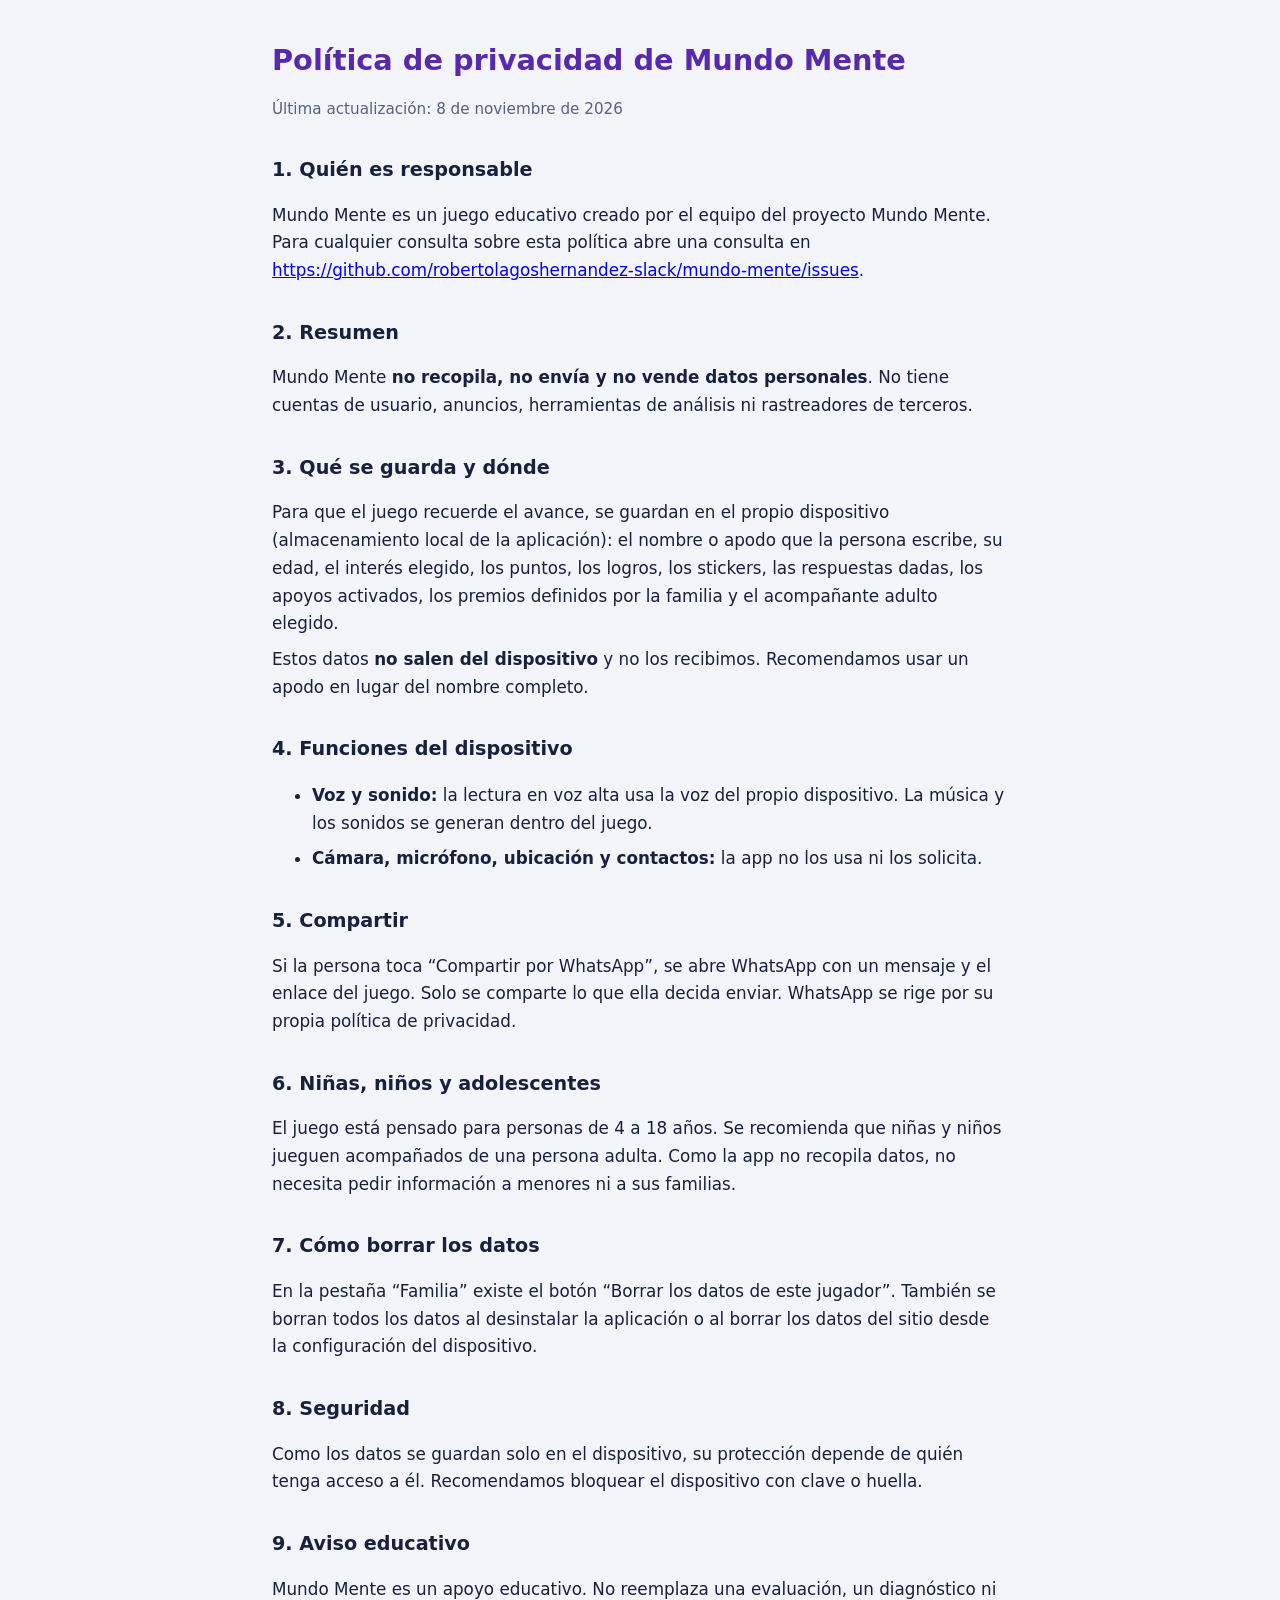
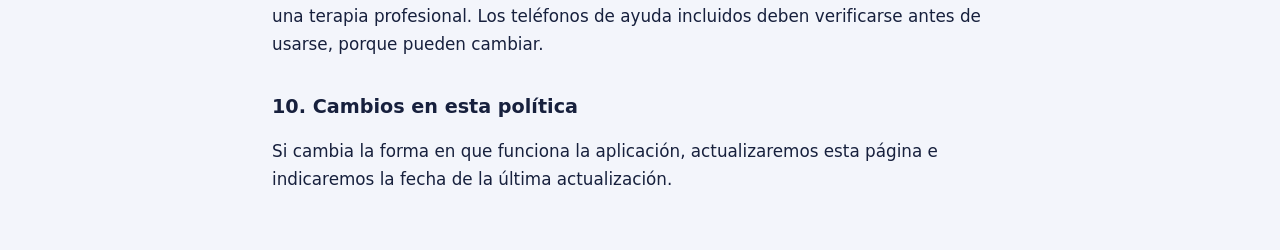
==== privacy.html @ 8145bf85 "Add files via upload" ====
<!doctype html>
<html lang="es">
<head>
<meta charset="utf-8">
<meta name="viewport" content="width=device-width,initial-scale=1">
<title>Política de privacidad de Mundo Mente</title>
<style>
:root{color-scheme:light dark;--bg:#F3F5FB;--fg:#17203D;--mut:#566080;--ac:#5929AD}
@media(prefers-color-scheme:dark){:root{--bg:#0D1226;--fg:#EEF1FF;--mut:#A9B2D6;--ac:#B79CF2}}
body{margin:0;background:var(--bg);color:var(--fg);font:400 1.05rem/1.65 system-ui,Segoe UI,Roboto,sans-serif}
main{max-width:46rem;margin:0 auto;padding:1.5rem 1rem 3rem}
h1{font-size:1.8rem;line-height:1.2;color:var(--ac)}
h2{font-size:1.2rem;margin-top:2rem}
p,li{margin:.5rem 0}
.mut{color:var(--mut);font-size:.95rem}
.dato{background:rgba(89,41,173,.12);padding:.1rem .4rem;border-radius:.3rem}
</style>
</head>
<body>
<main>
<h1>Política de privacidad de Mundo Mente</h1>
<p class="mut">Última actualización: 8 de noviembre de 2026</p>

<h2>1. Quién es responsable</h2>
<p>Mundo Mente es un juego educativo creado por el equipo del proyecto Mundo Mente. Para cualquier consulta sobre esta política abre una consulta en <a href="https://github.com/robertolagoshernandez-slack/mundo-mente/issues">https://github.com/robertolagoshernandez-slack/mundo-mente/issues</a>.</p>

<h2>2. Resumen</h2>
<p>Mundo Mente <strong>no recopila, no envía y no vende datos personales</strong>. No tiene cuentas de usuario, anuncios, herramientas de análisis ni rastreadores de terceros.</p>

<h2>3. Qué se guarda y dónde</h2>
<p>Para que el juego recuerde el avance, se guardan en el propio dispositivo (almacenamiento local de la aplicación): el nombre o apodo que la persona escribe, su edad, el interés elegido, los puntos, los logros, los stickers, las respuestas dadas, los apoyos activados, los premios definidos por la familia y el acompañante adulto elegido.</p>
<p>Estos datos <strong>no salen del dispositivo</strong> y no los recibimos. Recomendamos usar un apodo en lugar del nombre completo.</p>

<h2>4. Funciones del dispositivo</h2>
<ul>
<li><strong>Voz y sonido:</strong> la lectura en voz alta usa la voz del propio dispositivo. La música y los sonidos se generan dentro del juego.</li>
<li><strong>Cámara, micrófono, ubicación y contactos:</strong> la app no los usa ni los solicita.</li>
</ul>

<h2>5. Compartir</h2>
<p>Si la persona toca “Compartir por WhatsApp”, se abre WhatsApp con un mensaje y el enlace del juego. Solo se comparte lo que ella decida enviar. WhatsApp se rige por su propia política de privacidad.</p>

<h2>6. Niñas, niños y adolescentes</h2>
<p>El juego está pensado para personas de 4 a 18 años. Se recomienda que niñas y niños jueguen acompañados de una persona adulta. Como la app no recopila datos, no necesita pedir información a menores ni a sus familias.</p>

<h2>7. Cómo borrar los datos</h2>
<p>En la pestaña “Familia” existe el botón “Borrar los datos de este jugador”. También se borran todos los datos al desinstalar la aplicación o al borrar los datos del sitio desde la configuración del dispositivo.</p>

<h2>8. Seguridad</h2>
<p>Como los datos se guardan solo en el dispositivo, su protección depende de quién tenga acceso a él. Recomendamos bloquear el dispositivo con clave o huella.</p>

<h2>9. Aviso educativo</h2>
<p>Mundo Mente es un apoyo educativo. No reemplaza una evaluación, un diagnóstico ni una terapia profesional. Los teléfonos de ayuda incluidos deben verificarse antes de usarse, porque pueden cambiar.</p>

<h2>10. Cambios en esta política</h2>
<p>Si cambia la forma en que funciona la aplicación, actualizaremos esta página e indicaremos la fecha de la última actualización.</p>
</main>
</body>
</html>
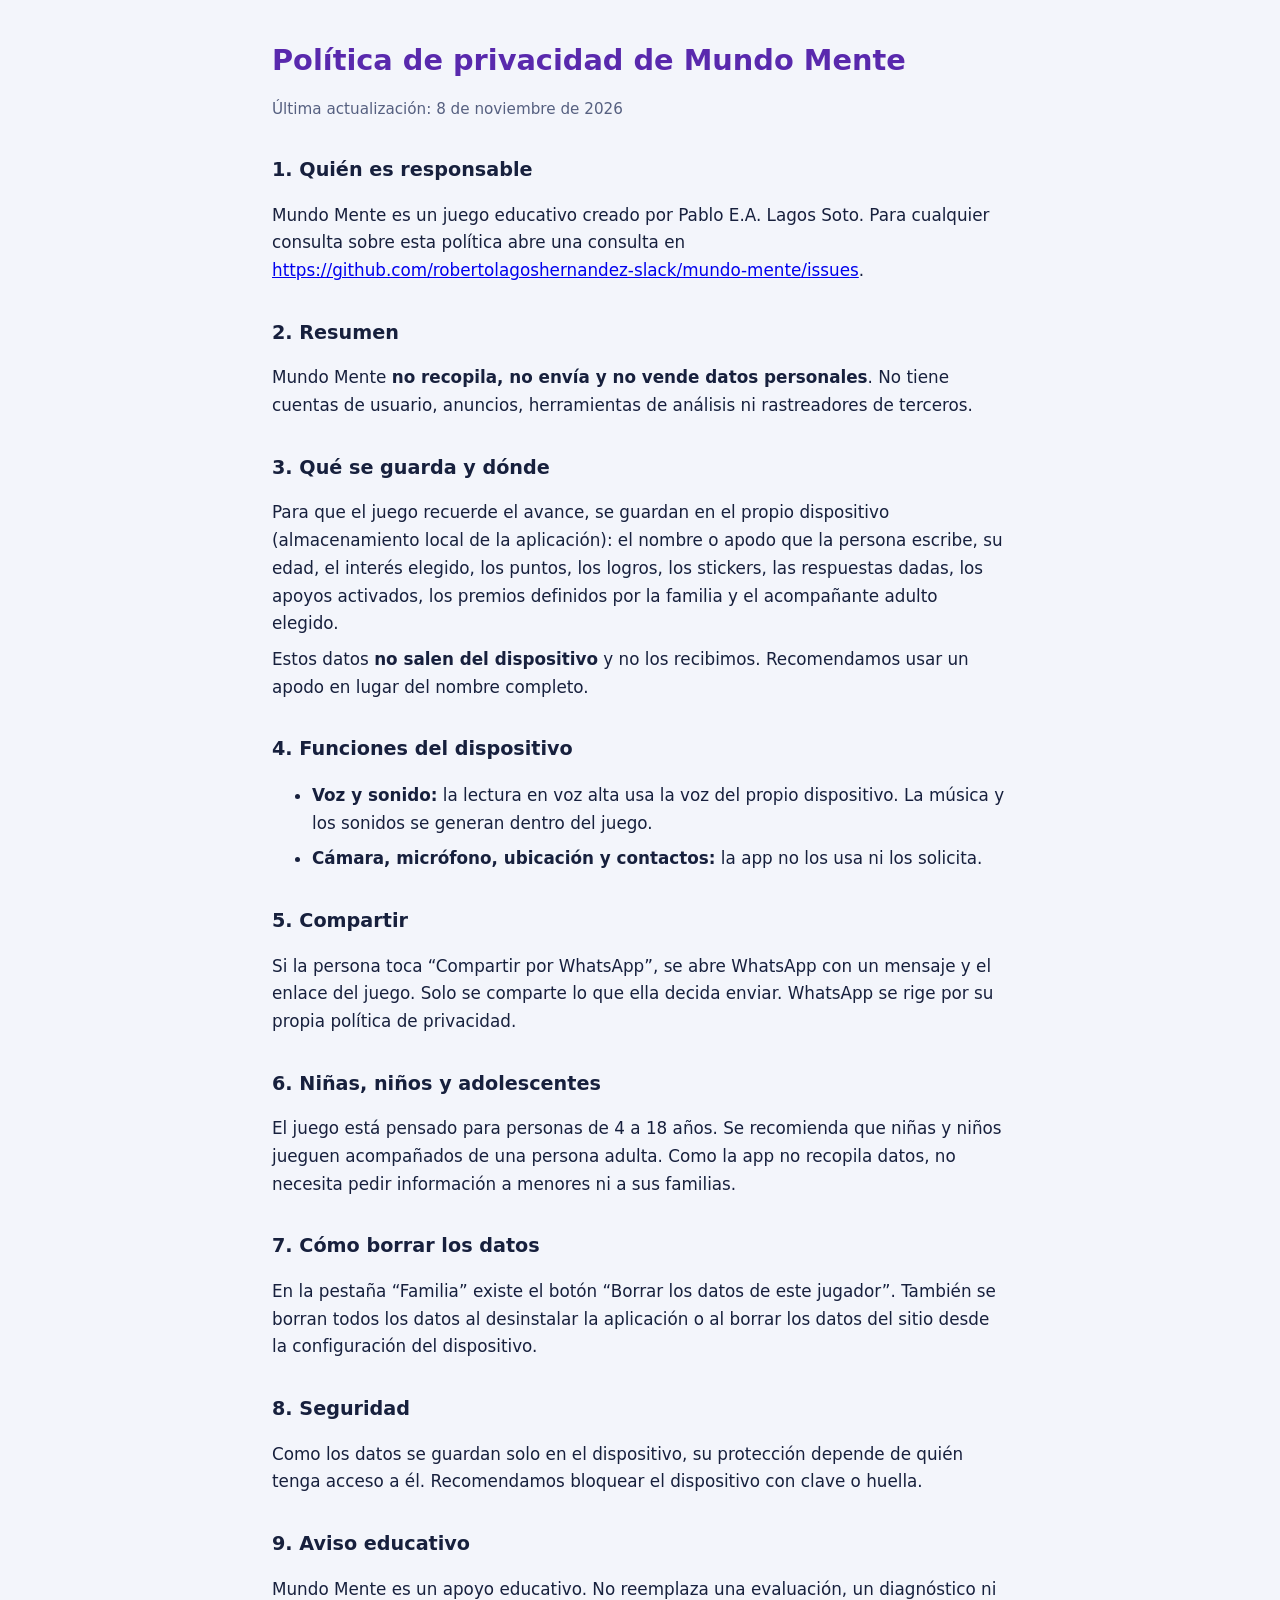
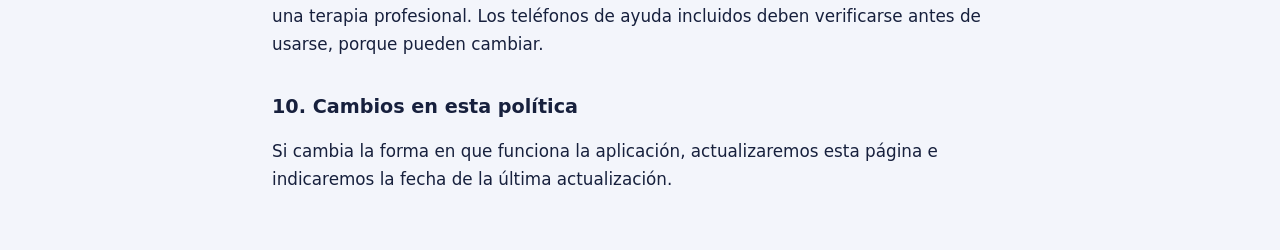
==== commit b050f516: "Add files via upload" ====
--- a/privacy.html
+++ b/privacy.html
@@ -22,7 +22,7 @@
 <p class="mut">Última actualización: 8 de noviembre de 2026</p>
 
 <h2>1. Quién es responsable</h2>
-<p>Mundo Mente es un juego educativo creado por el equipo del proyecto Mundo Mente. Para cualquier consulta sobre esta política abre una consulta en <a href="https://github.com/robertolagoshernandez-slack/mundo-mente/issues">https://github.com/robertolagoshernandez-slack/mundo-mente/issues</a>.</p>
+<p>Mundo Mente es un juego educativo creado por Pablo E.A. Lagos Soto. Para cualquier consulta sobre esta política abre una consulta en <a href="https://github.com/robertolagoshernandez-slack/mundo-mente/issues">https://github.com/robertolagoshernandez-slack/mundo-mente/issues</a>.</p>
 
 <h2>2. Resumen</h2>
 <p>Mundo Mente <strong>no recopila, no envía y no vende datos personales</strong>. No tiene cuentas de usuario, anuncios, herramientas de análisis ni rastreadores de terceros.</p>
